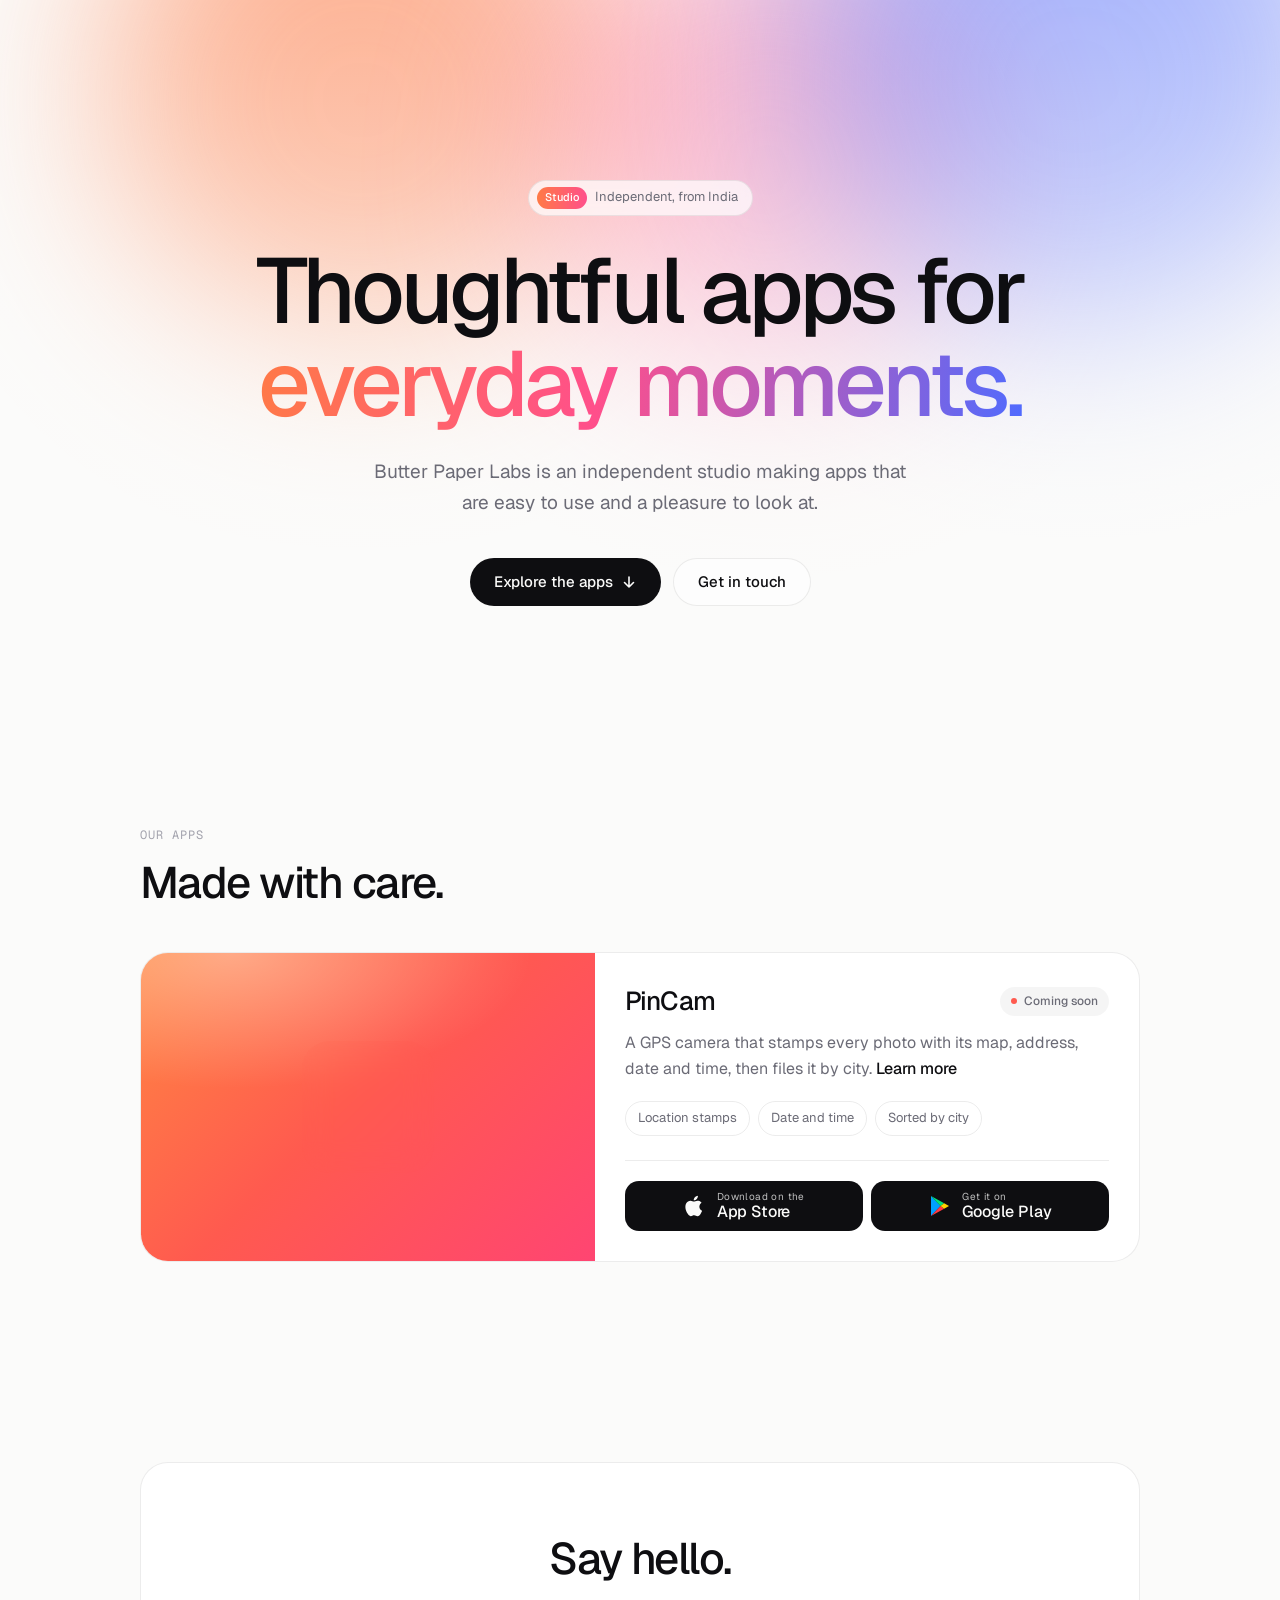
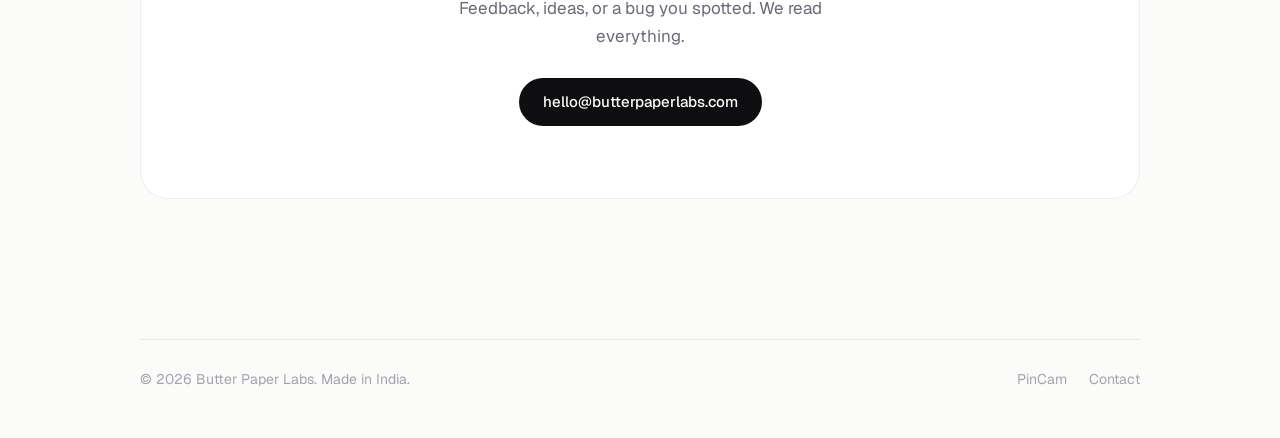
==== index.html @ 0a082207 "Butter Paper Labs website The studio site and PinCam's pages (privacy policy, licences), served by G" ====
<!doctype html>
<html lang="en">
<head>
<meta charset="utf-8">
<meta name="viewport" content="width=device-width, initial-scale=1">
<title>Butter Paper Labs</title>
<meta name="description" content="Butter Paper Labs is an independent studio making thoughtful, well designed apps, including PinCam, a GPS map camera for iPhone and Android.">
<link rel="canonical" href="https://www.butterpaperlabs.com/">
<meta property="og:type" content="website">
<meta property="og:url" content="https://www.butterpaperlabs.com/">
<meta property="og:title" content="Butter Paper Labs">
<meta property="og:image" content="https://www.butterpaperlabs.com/assets/pincam-icon-512.png">
<meta property="og:description" content="Thoughtful apps for everyday moments, from an independent studio.">
<link rel="icon" type="image/svg+xml" href="assets/favicon.svg">
<link rel="preconnect" href="https://fonts.googleapis.com">
<link rel="preconnect" href="https://fonts.gstatic.com" crossorigin>
<link href="https://fonts.googleapis.com/css2?family=Geist:wght@300;400;500;600&family=Geist+Mono:wght@400;500&display=swap" rel="stylesheet">
<style>
  :root {
    --bg: #fbfbfa;
    --surface: #ffffff;
    --text: #0e0e11;
    --muted: #6b6b76;
    --faint: #a3a3ad;
    --line: rgba(14, 14, 17, 0.08);
    --chip: rgba(14, 14, 17, 0.04);

    --brand-a: #ff7a45;
    --brand-b: #ff4f8b;
    --brand-c: #4f6bff;

    --pincam: linear-gradient(135deg, #ff9a3d 0%, #ff5a4f 48%, #ff3d7f 100%);

    --sans: "Geist", ui-sans-serif, system-ui, -apple-system, "Segoe UI", sans-serif;
    --mono: "Geist Mono", ui-monospace, monospace;

    --gutter: clamp(16px, 4vw, 40px);
    --max: 1080px;
    --radius: 28px;
  }

  @media (prefers-color-scheme: dark) {
    :root {
      --bg: #09090b;
      --surface: #121216;
      --text: #f4f4f6;
      --muted: #9a9aa6;
      --faint: #5e5e69;
      --line: rgba(255, 255, 255, 0.08);
      --chip: rgba(255, 255, 255, 0.05);
    }
  }

  * { box-sizing: border-box; margin: 0; padding: 0; }
  html { scroll-behavior: smooth; }

  body {
    background: var(--bg);
    color: var(--text);
    font-family: var(--sans);
    font-size: 17px;
    line-height: 1.6;
    -webkit-font-smoothing: antialiased;
    overflow-x: hidden;
  }

  a { color: inherit; text-decoration: none; }

  .wrap {
    width: 100%;
    max-width: var(--max);
    margin: 0 auto;
    padding: 0 var(--gutter);
  }

  /* ---------- Ambient gradient ---------- */
  .aura {
    position: absolute;
    inset: 0 0 auto 0;
    height: 900px;
    overflow: hidden;
    pointer-events: none;
    z-index: 0;
  }
  .aura span {
    position: absolute;
    border-radius: 50%;
    filter: blur(90px);
    opacity: 0.55;
    animation: drift 18s ease-in-out infinite alternate;
  }
  .aura .a1 { width: 520px; height: 520px; background: var(--brand-a); top: -160px; left: 8%; }
  .aura .a2 { width: 460px; height: 460px; background: var(--brand-b); top: -60px; left: 42%; opacity: .4; animation-delay: -6s; }
  .aura .a3 { width: 560px; height: 560px; background: var(--brand-c); top: -200px; right: -6%; opacity: .45; animation-delay: -12s; }
  .aura::after {
    content: "";
    position: absolute;
    inset: 0;
    background: linear-gradient(to bottom, transparent 0%, var(--bg) 78%);
  }
  @media (prefers-color-scheme: dark) {
    .aura span { opacity: .35; }
    .aura .a2 { opacity: .25; }
  }
  @keyframes drift {
    0%   { transform: translate(0, 0) scale(1); }
    50%  { transform: translate(40px, 30px) scale(1.08); }
    100% { transform: translate(-30px, 10px) scale(.96); }
  }

  /* ---------- Hero ---------- */
  .hero {
    position: relative;
    z-index: 1;
    padding: clamp(96px, 16vw, 180px) 0 clamp(72px, 10vw, 120px);
    text-align: center;
  }
  .pill {
    display: inline-flex;
    align-items: center;
    gap: 8px;
    padding: 6px 14px 6px 8px;
    border-radius: 999px;
    border: 1px solid var(--line);
    background: color-mix(in srgb, var(--surface) 70%, transparent);
    backdrop-filter: blur(8px);
    font-size: 13px;
    color: var(--muted);
    margin-bottom: 28px;
    animation: up .8s cubic-bezier(.2,.8,.2,1) both .1s;
  }
  .pill b {
    font-weight: 500;
    color: #fff;
    font-size: 11px;
    padding: 2px 8px;
    border-radius: 999px;
    background: linear-gradient(90deg, var(--brand-a), var(--brand-b));
  }
  h1 {
    font-size: clamp(44px, 8vw, 92px);
    font-weight: 500;
    line-height: 1.02;
    letter-spacing: -0.045em;
    max-width: 900px;
    margin: 0 auto;
    animation: up .9s cubic-bezier(.2,.8,.2,1) both .2s;
  }
  .grad {
    background: linear-gradient(100deg, var(--brand-a) 0%, var(--brand-b) 45%, var(--brand-c) 100%);
    -webkit-background-clip: text;
    background-clip: text;
    color: transparent;
  }
  .lede {
    max-width: 540px;
    margin: 26px auto 0;
    font-size: clamp(17px, 2vw, 19px);
    color: var(--muted);
    animation: up .9s cubic-bezier(.2,.8,.2,1) both .35s;
  }
  .cta {
    display: flex;
    justify-content: center;
    flex-wrap: wrap;
    gap: 12px;
    margin-top: 40px;
    animation: up .9s cubic-bezier(.2,.8,.2,1) both .5s;
  }
  .btn {
    display: inline-flex;
    align-items: center;
    gap: 8px;
    height: 48px;
    padding: 0 24px;
    border-radius: 999px;
    font-size: 15px;
    font-weight: 500;
    transition: transform .2s, box-shadow .2s, background .2s;
  }
  .btn.primary {
    background: var(--text);
    color: var(--bg);
  }
  .btn.primary:hover {
    transform: translateY(-1px);
    box-shadow: 0 10px 30px -10px rgba(255, 90, 79, .55), 0 10px 30px -14px rgba(79, 107, 255, .55);
  }
  .btn.secondary {
    border: 1px solid var(--line);
    background: color-mix(in srgb, var(--surface) 60%, transparent);
  }
  .btn.secondary:hover { background: var(--chip); }
  .btn svg { transition: transform .2s; }
  .btn:hover svg { transform: translateY(2px); }

  @keyframes up { from { opacity: 0; transform: translateY(16px); } }

  /* ---------- Section ---------- */
  .section { position: relative; z-index: 1; padding: clamp(56px, 8vw, 100px) 0; }
  .label {
    font-family: var(--mono);
    font-size: 12px;
    letter-spacing: 0.08em;
    text-transform: uppercase;
    color: var(--faint);
    margin-bottom: 14px;
  }
  h2 {
    font-size: clamp(30px, 4vw, 44px);
    font-weight: 500;
    letter-spacing: -0.035em;
    line-height: 1.1;
  }
  .section-head { margin-bottom: 44px; }

  /* ---------- App cards ---------- */
  .apps {
    display: grid;
    grid-template-columns: minmax(0, 1fr);
    gap: 20px;
  }
  .card {
    position: relative;
    border-radius: var(--radius);
    background: var(--surface);
    border: 1px solid var(--line);
    overflow: hidden;
    transition: transform .5s cubic-bezier(.2,.8,.2,1), box-shadow .5s;
  }
  .card:hover {
    transform: translateY(-4px);
    box-shadow: 0 30px 60px -30px rgba(14, 14, 17, .25);
  }
  .card.pincam { display: grid; grid-template-columns: minmax(0, 5fr) minmax(0, 6fr); }
  .card-visual {
    position: relative;
    min-height: 260px;
    display: grid;
    place-items: center;
    overflow: hidden;
  }
  .card-visual::before {
    content: "";
    position: absolute;
    inset: -20%;
    background: var(--g);
    transition: transform 1.2s cubic-bezier(.2,.8,.2,1);
  }
  .card:hover .card-visual::before { transform: scale(1.12) rotate(6deg); }
  .card-visual::after {
    /* soft light sheen */
    content: "";
    position: absolute;
    inset: 0;
    background: radial-gradient(120% 80% at 20% 0%, rgba(255,255,255,.35), transparent 55%);
  }
  .pincam .card-visual { --g: var(--pincam); }

  .icon {
    position: relative;
    z-index: 1;
    width: 132px;
    height: 132px;
    border-radius: 28px;
    display: grid;
    place-items: center;
    background: rgba(255, 255, 255, .16);
    border: 1px solid rgba(255, 255, 255, .35);
    backdrop-filter: blur(14px);
    -webkit-backdrop-filter: blur(14px);
    box-shadow: 0 20px 40px -18px rgba(0, 0, 0, .35), inset 0 1px 0 rgba(255,255,255,.4);
    transition: transform .6s cubic-bezier(.2,.8,.2,1);
  }
  .card:hover .icon { transform: translateY(-6px) scale(1.03); }
  .icon img { width: 100%; height: 100%; border-radius: 28px; display: block; }

  .card-body { padding: 28px 30px 30px; }
  .card-top {
    display: flex;
    align-items: center;
    justify-content: space-between;
    gap: 12px;
    margin-bottom: 8px;
  }
  .card h3 {
    font-size: 26px;
    font-weight: 500;
    letter-spacing: -0.03em;
  }
  .status {
    display: inline-flex;
    align-items: center;
    gap: 7px;
    font-size: 12px;
    font-weight: 500;
    padding: 5px 11px;
    border-radius: 999px;
    background: var(--chip);
    color: var(--muted);
    white-space: nowrap;
  }
  .status i {
    width: 6px;
    height: 6px;
    border-radius: 50%;
    background: var(--faint);
  }
  .status.live i {
    background: #ff5a4f;
    animation: pulse 2.2s infinite;
  }
  @keyframes pulse {
    0%   { box-shadow: 0 0 0 0 rgba(255, 90, 79, .5); }
    70%  { box-shadow: 0 0 0 7px rgba(255, 90, 79, 0); }
    100% { box-shadow: 0 0 0 0 rgba(255, 90, 79, 0); }
  }
  .card p { color: var(--muted); font-size: 16px; }
  .card h3 a:hover, .card .more:hover { text-decoration: underline; }
  .card .more { color: var(--text); font-weight: 500; white-space: nowrap; }
  .chips {
    display: flex;
    flex-wrap: wrap;
    gap: 8px;
    list-style: none;
    margin-top: 20px;
  }
  .chips li {
    font-size: 13px;
    padding: 6px 12px;
    border-radius: 999px;
    border: 1px solid var(--line);
    color: var(--muted);
  }
  .stores {
    display: flex;
    flex-wrap: wrap;
    gap: 8px;
    margin-top: 24px;
    padding-top: 20px;
    border-top: 1px solid var(--line);
  }
  .store {
    flex: 1 1 0;
    display: flex;
    align-items: center;
    justify-content: center;
    gap: 10px;
    padding: 10px 16px;
    border-radius: 14px;
    background: var(--text);
    color: var(--bg);
    line-height: 1.15;
    text-align: left;
    transition: transform .2s, box-shadow .2s;
  }
  .store:hover { transform: translateY(-1px); box-shadow: 0 10px 30px -12px rgba(255, 90, 79, .6); }
  .store svg { width: 24px; height: 24px; flex: none; }
  .store small { display: block; font-size: 10px; letter-spacing: .04em; opacity: .75; }
  .store span { white-space: nowrap; }
  @media (max-width: 520px) { .store { padding: 10px 10px; gap: 8px; } .store strong { font-size: 15px; } }
  .store strong { display: block; font-size: 16px; font-weight: 500; letter-spacing: -0.01em; }

  /* ---------- Contact band ---------- */
  .band {
    position: relative;
    overflow: hidden;
    border-radius: var(--radius);
    padding: clamp(40px, 7vw, 72px) clamp(24px, 6vw, 64px);
    text-align: center;
    background: var(--surface);
    border: 1px solid var(--line);
  }
  .band p {
    margin: 12px auto 28px;
    max-width: 440px;
    color: var(--muted);
  }
  .band .btn {
    background: var(--text);
    color: var(--bg);
  }
  .band .btn:hover { transform: translateY(-1px); box-shadow: 0 10px 30px -14px rgba(14, 14, 17, .4); }

  /* ---------- Footer ---------- */
  footer {
    position: relative;
    z-index: 1;
    padding: 40px 0 48px;
  }
  .foot {
    display: flex;
    align-items: center;
    justify-content: space-between;
    gap: 16px;
    flex-wrap: wrap;
    padding-top: 28px;
    border-top: 1px solid var(--line);
    font-size: 14px;
    color: var(--faint);
  }
  .foot-links { display: flex; gap: 22px; }
  .foot-links a:hover { color: var(--text); }

  /* ---------- Reveal ---------- */
  .reveal {
    opacity: 0;
    translate: 0 20px;
    transition: opacity .9s ease, translate .9s cubic-bezier(.2,.8,.2,1);
  }
  .reveal.in { opacity: 1; translate: 0 0; }
  .card.reveal {
    transition: opacity .9s ease, translate .9s cubic-bezier(.2,.8,.2,1),
                transform .5s cubic-bezier(.2,.8,.2,1), box-shadow .5s;
  }

  /* ---------- Responsive ---------- */
  @media (max-width: 820px) {
    .card.pincam { grid-template-columns: 1fr; }
    .card-visual { min-height: 220px; }
  }
  @media (max-width: 520px) {
    body { font-size: 16px; }
    .card-body { padding: 24px; }
    .aura span { filter: blur(70px); }
    .aura .a1 { width: 320px; height: 320px; }
    .aura .a2 { width: 280px; height: 280px; left: 30%; }
    .aura .a3 { width: 340px; height: 340px; }
  }

  @media (prefers-reduced-motion: reduce) {
    *, *::before, *::after { animation: none !important; transition: none !important; }
    .reveal { opacity: 1; translate: 0 0; }
  }
</style>
</head>
<body>

<div class="aura" aria-hidden="true">
  <span class="a1"></span><span class="a2"></span><span class="a3"></span>
</div>

<main id="top">

  <section class="hero">
    <div class="wrap">
      <span class="pill"><b>Studio</b> Independent, from India</span>
      <h1>Thoughtful apps for <span class="grad">everyday moments.</span></h1>
      <p class="lede">Butter Paper Labs is an independent studio making apps that are easy to use and a pleasure to look at.</p>
      <div class="cta">
        <a class="btn primary" href="#apps">
          Explore the apps
          <svg width="16" height="16" viewBox="0 0 16 16" fill="none" aria-hidden="true"><path d="M8 3v10M3.5 8.5 8 13l4.5-4.5" stroke="currentColor" stroke-width="1.6" stroke-linecap="round" stroke-linejoin="round"/></svg>
        </a>
        <a class="btn secondary" href="#contact">Get in touch</a>
      </div>
    </div>
  </section>

  <section class="section" id="apps">
    <div class="wrap">
      <div class="section-head reveal">
        <p class="label">Our apps</p>
        <h2>Made with care.</h2>
      </div>

      <div class="apps">

        <!-- ===== PinCam ===== -->
        <article class="card pincam reveal" aria-labelledby="pincam-title">
          <div class="card-visual">
            <div class="icon">
              <img src="assets/pincam-logo.svg" alt="PinCam logo" width="132" height="132">
            </div>
          </div>
          <div class="card-body">
            <div class="card-top">
              <h3 id="pincam-title"><a href="pincam/">PinCam</a></h3>
              <span class="status live"><i></i>Coming soon</span>
            </div>
            <p>A GPS camera that stamps every photo with its map, address, date and time, then files it by city. <a class="more" href="pincam/">Learn more</a></p>
            <ul class="chips">
              <li>Location stamps</li>
              <li>Date and time</li>
              <li>Sorted by city</li>
            </ul>
            <div class="stores">
              <!-- TODO: replace both hrefs with the live store URLs once PinCam is published. -->
              <a class="store" href="https://apps.apple.com/app/pincam" aria-label="Download PinCam on the App Store">
                <svg viewBox="0 0 24 24" fill="currentColor" aria-hidden="true"><path d="M16.37 12.6c-.03-2.6 2.13-3.85 2.22-3.91-1.21-1.77-3.09-2.01-3.76-2.04-1.6-.16-3.12.94-3.93.94-.81 0-2.06-.92-3.39-.89-1.74.03-3.35 1.01-4.25 2.57-1.81 3.14-.46 7.79 1.3 10.34.86 1.25 1.89 2.65 3.24 2.6 1.3-.05 1.79-.84 3.36-.84 1.57 0 2.01.84 3.38.82 1.4-.02 2.28-1.27 3.13-2.52.99-1.45 1.4-2.85 1.42-2.92-.03-.01-2.72-1.04-2.75-4.15zM13.8 4.9c.71-.87 1.2-2.07 1.07-3.27-1.03.04-2.28.69-3.02 1.55-.66.77-1.24 2-1.09 3.18 1.15.09 2.32-.58 3.04-1.46z"/></svg>
                <span><small>Download on the</small><strong>App Store</strong></span>
              </a>
              <a class="store" href="https://play.google.com/store/apps/details?id=com.butterpaperlabs.pincam" aria-label="Get PinCam on Google Play">
                <svg viewBox="0 0 24 24" aria-hidden="true"><path fill="#00A0FF" d="M3 2 12.5 12 3 22z"/><path fill="#00E27A" d="M3 2 16.2 9.33 12.5 12z"/><path fill="#FF3A44" d="M3 22 16.2 14.67 12.5 12z"/><path fill="#FFD400" d="M12.5 12 16.2 9.33 21 12 16.2 14.67z"/></svg>
                <span><small>Get it on</small><strong>Google Play</strong></span>
              </a>
            </div>
          </div>
        </article>

      </div>
    </div>
  </section>

  <section class="section" id="contact">
    <div class="wrap">
      <div class="band reveal">
        <h2>Say hello.</h2>
        <p>Feedback, ideas, or a bug you spotted. We read everything.</p>
        <a class="btn" href="mailto:hello@butterpaperlabs.com">hello@butterpaperlabs.com</a>
      </div>
    </div>
  </section>

</main>

<footer>
  <div class="wrap">
    <div class="foot">
      <span>© <span id="year">2026</span> Butter Paper Labs. Made in India.</span>
      <div class="foot-links">
        <a href="pincam/">PinCam</a>
        <a href="mailto:hello@butterpaperlabs.com">Contact</a>
      </div>
    </div>
  </div>
</footer>

<script>
  document.getElementById('year').textContent = new Date().getFullYear();

  const items = document.querySelectorAll('.reveal');
  if ('IntersectionObserver' in window) {
    const io = new IntersectionObserver((entries) => {
      entries.forEach((e, i) => {
        if (e.isIntersecting) {
          e.target.style.transitionDelay = (i * 80) + 'ms';
          e.target.classList.add('in');
          io.unobserve(e.target);
        }
      });
    }, { threshold: 0.12 });
    items.forEach(el => io.observe(el));
  } else {
    items.forEach(el => el.classList.add('in'));
  }
</script>
</body>
</html>
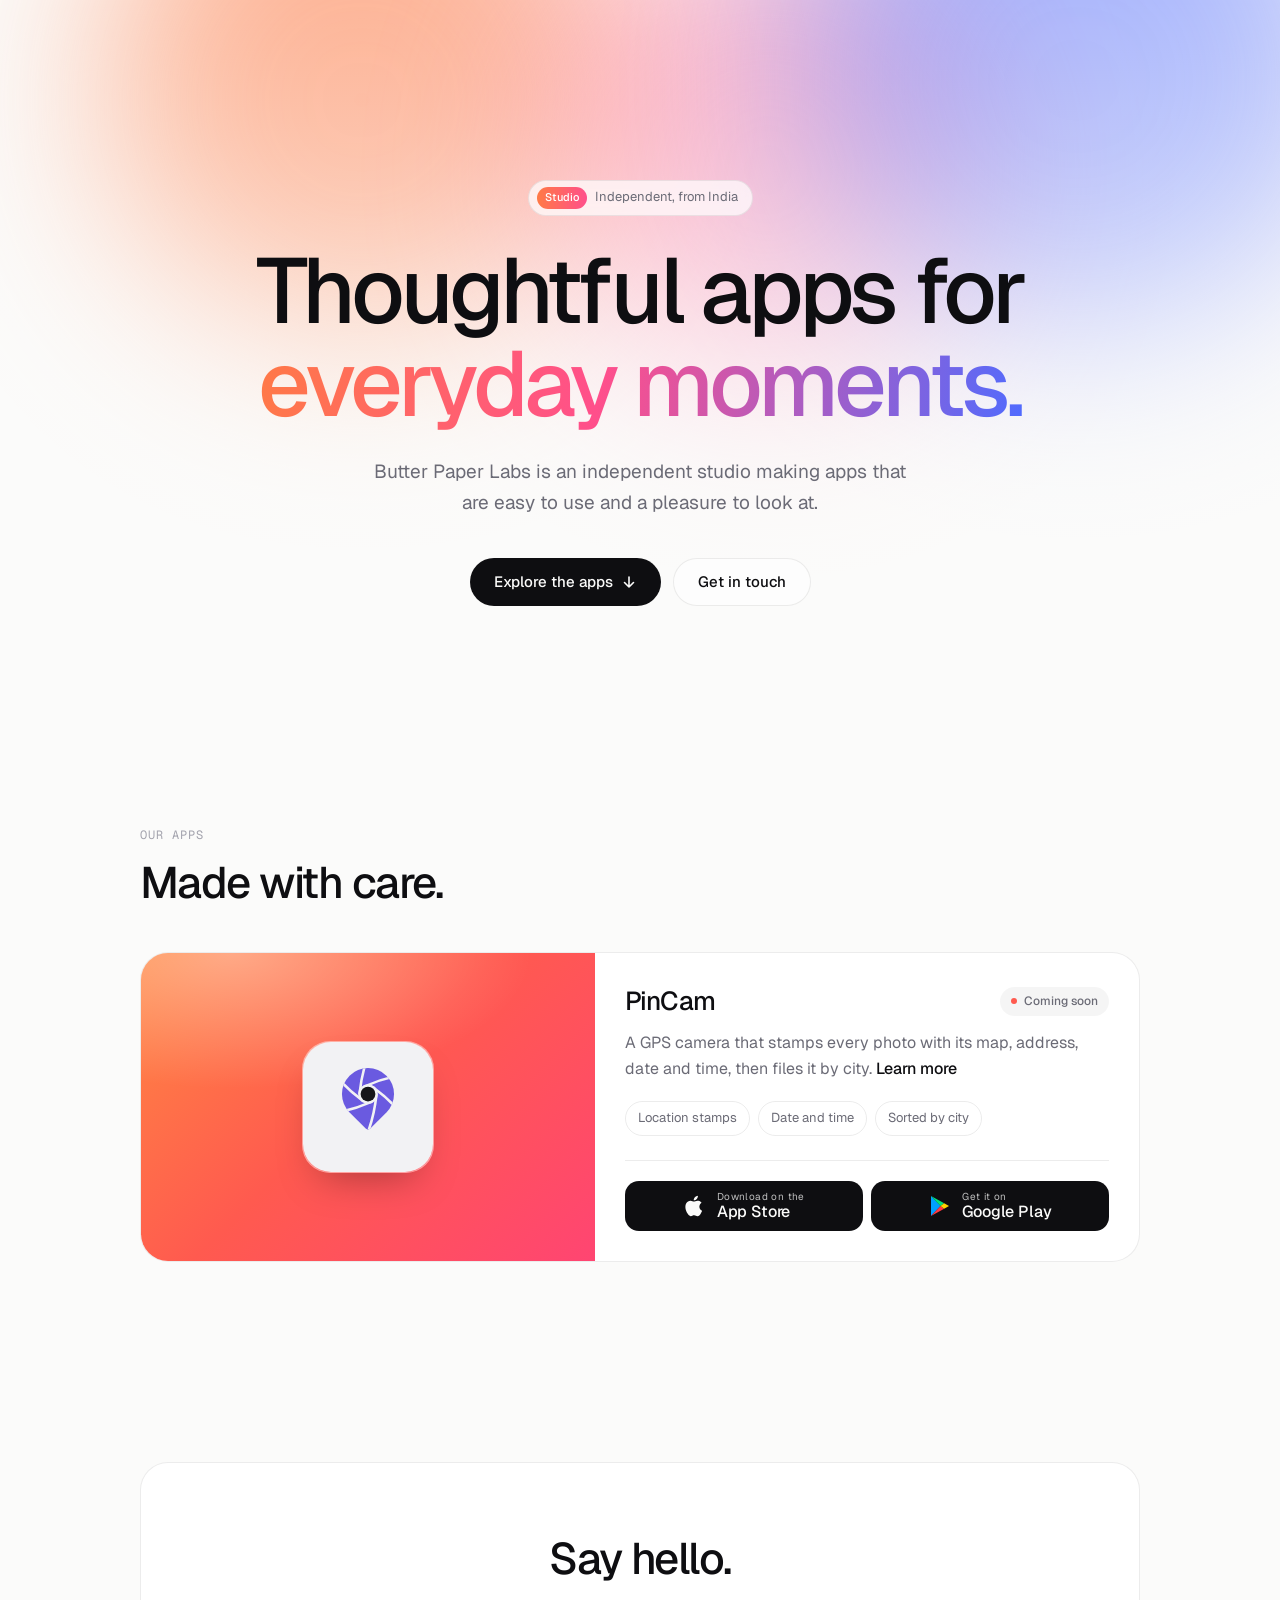
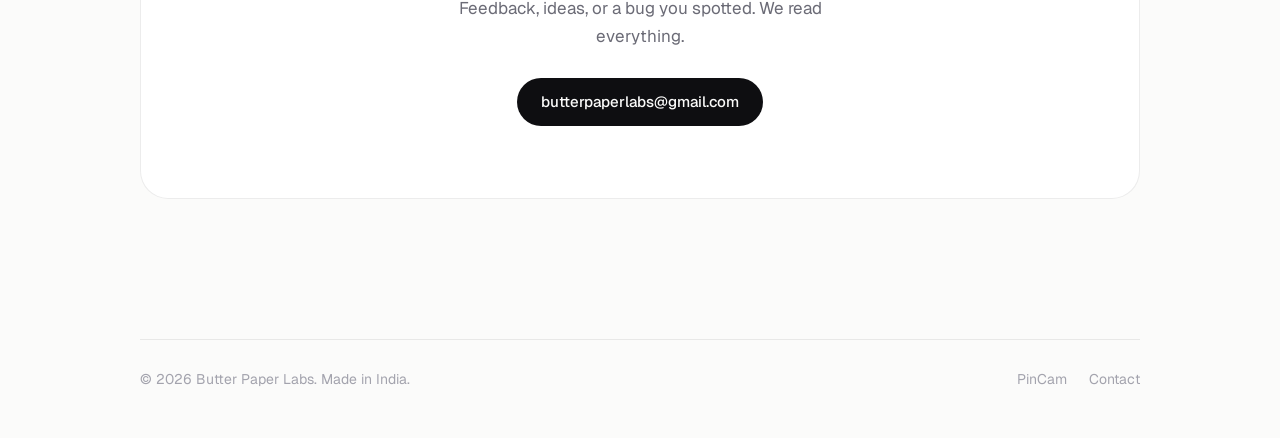
==== commit 0583afb4: "Contact email: butterpaperlabs@gmail.com Co-Authored-By: Claude Opus 5.5 <noreply@anthropic.com>" ====
--- a/index.html
+++ b/index.html
@@ -507,7 +507,7 @@
       <div class="band reveal">
         <h2>Say hello.</h2>
         <p>Feedback, ideas, or a bug you spotted. We read everything.</p>
-        <a class="btn" href="mailto:hello@butterpaperlabs.com">hello@butterpaperlabs.com</a>
+        <a class="btn" href="mailto:butterpaperlabs@gmail.com">butterpaperlabs@gmail.com</a>
       </div>
     </div>
   </section>
@@ -520,7 +520,7 @@
       <span>© <span id="year">2026</span> Butter Paper Labs. Made in India.</span>
       <div class="foot-links">
         <a href="pincam/">PinCam</a>
-        <a href="mailto:hello@butterpaperlabs.com">Contact</a>
+        <a href="mailto:butterpaperlabs@gmail.com">Contact</a>
       </div>
     </div>
   </div>
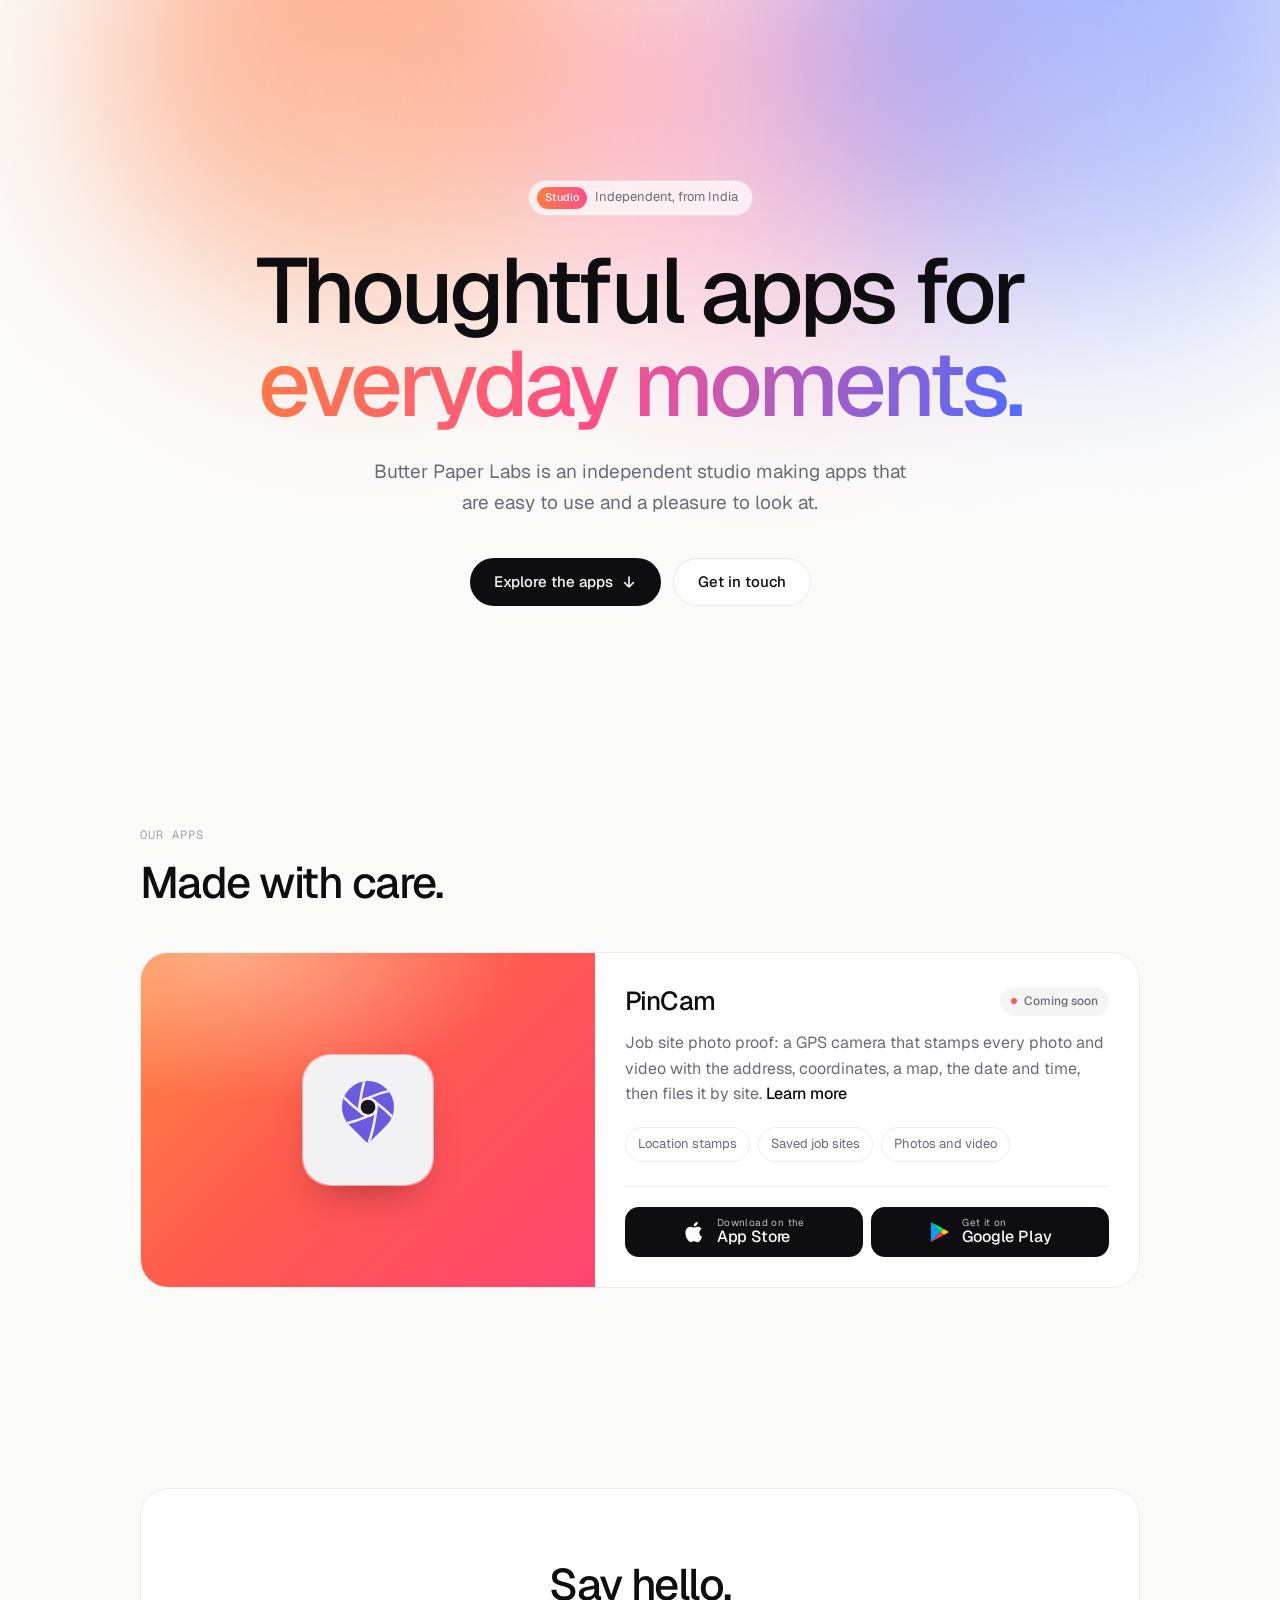
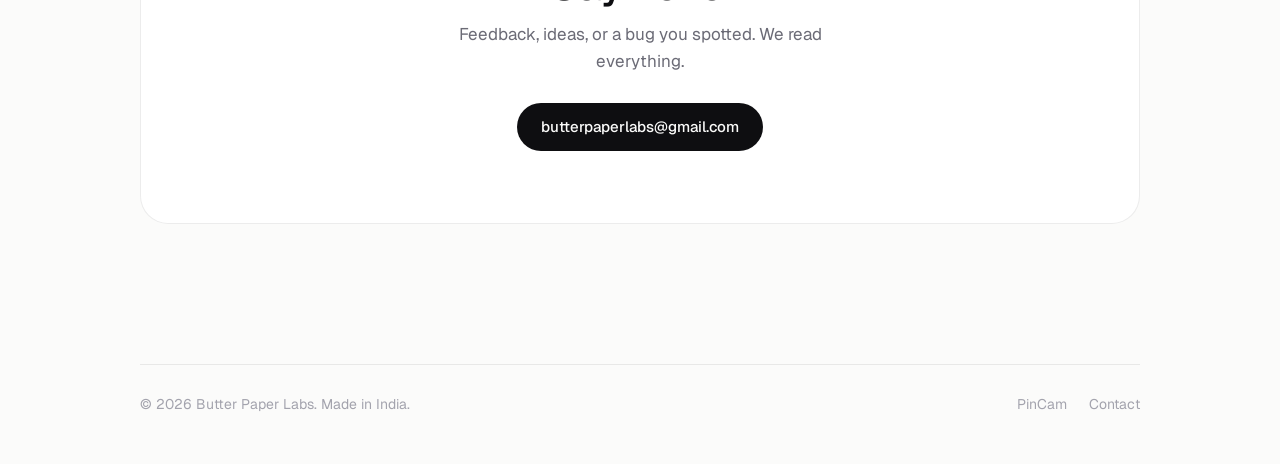
==== commit 94b9ba0c: "PinCam page: the 1.0 app, screenshots and preview; app-ads.txt The store name and subtitle, field wo" ====
--- a/index.html
+++ b/index.html
@@ -4,7 +4,7 @@
 <meta charset="utf-8">
 <meta name="viewport" content="width=device-width, initial-scale=1">
 <title>Butter Paper Labs</title>
-<meta name="description" content="Butter Paper Labs is an independent studio making thoughtful, well designed apps, including PinCam, a GPS map camera for iPhone and Android.">
+<meta name="description" content="Butter Paper Labs is an independent studio making thoughtful, well designed apps, including PinCam, a GPS camera for job site photo proof.">
 <link rel="canonical" href="https://www.butterpaperlabs.com/">
 <meta property="og:type" content="website">
 <meta property="og:url" content="https://www.butterpaperlabs.com/">
@@ -478,11 +478,11 @@
               <h3 id="pincam-title"><a href="pincam/">PinCam</a></h3>
               <span class="status live"><i></i>Coming soon</span>
             </div>
-            <p>A GPS camera that stamps every photo with its map, address, date and time, then files it by city. <a class="more" href="pincam/">Learn more</a></p>
+            <p>Job site photo proof: a GPS camera that stamps every photo and video with the address, coordinates, a map, the date and time, then files it by site. <a class="more" href="pincam/">Learn more</a></p>
             <ul class="chips">
               <li>Location stamps</li>
-              <li>Date and time</li>
-              <li>Sorted by city</li>
+              <li>Saved job sites</li>
+              <li>Photos and video</li>
             </ul>
             <div class="stores">
               <!-- TODO: replace both hrefs with the live store URLs once PinCam is published. -->
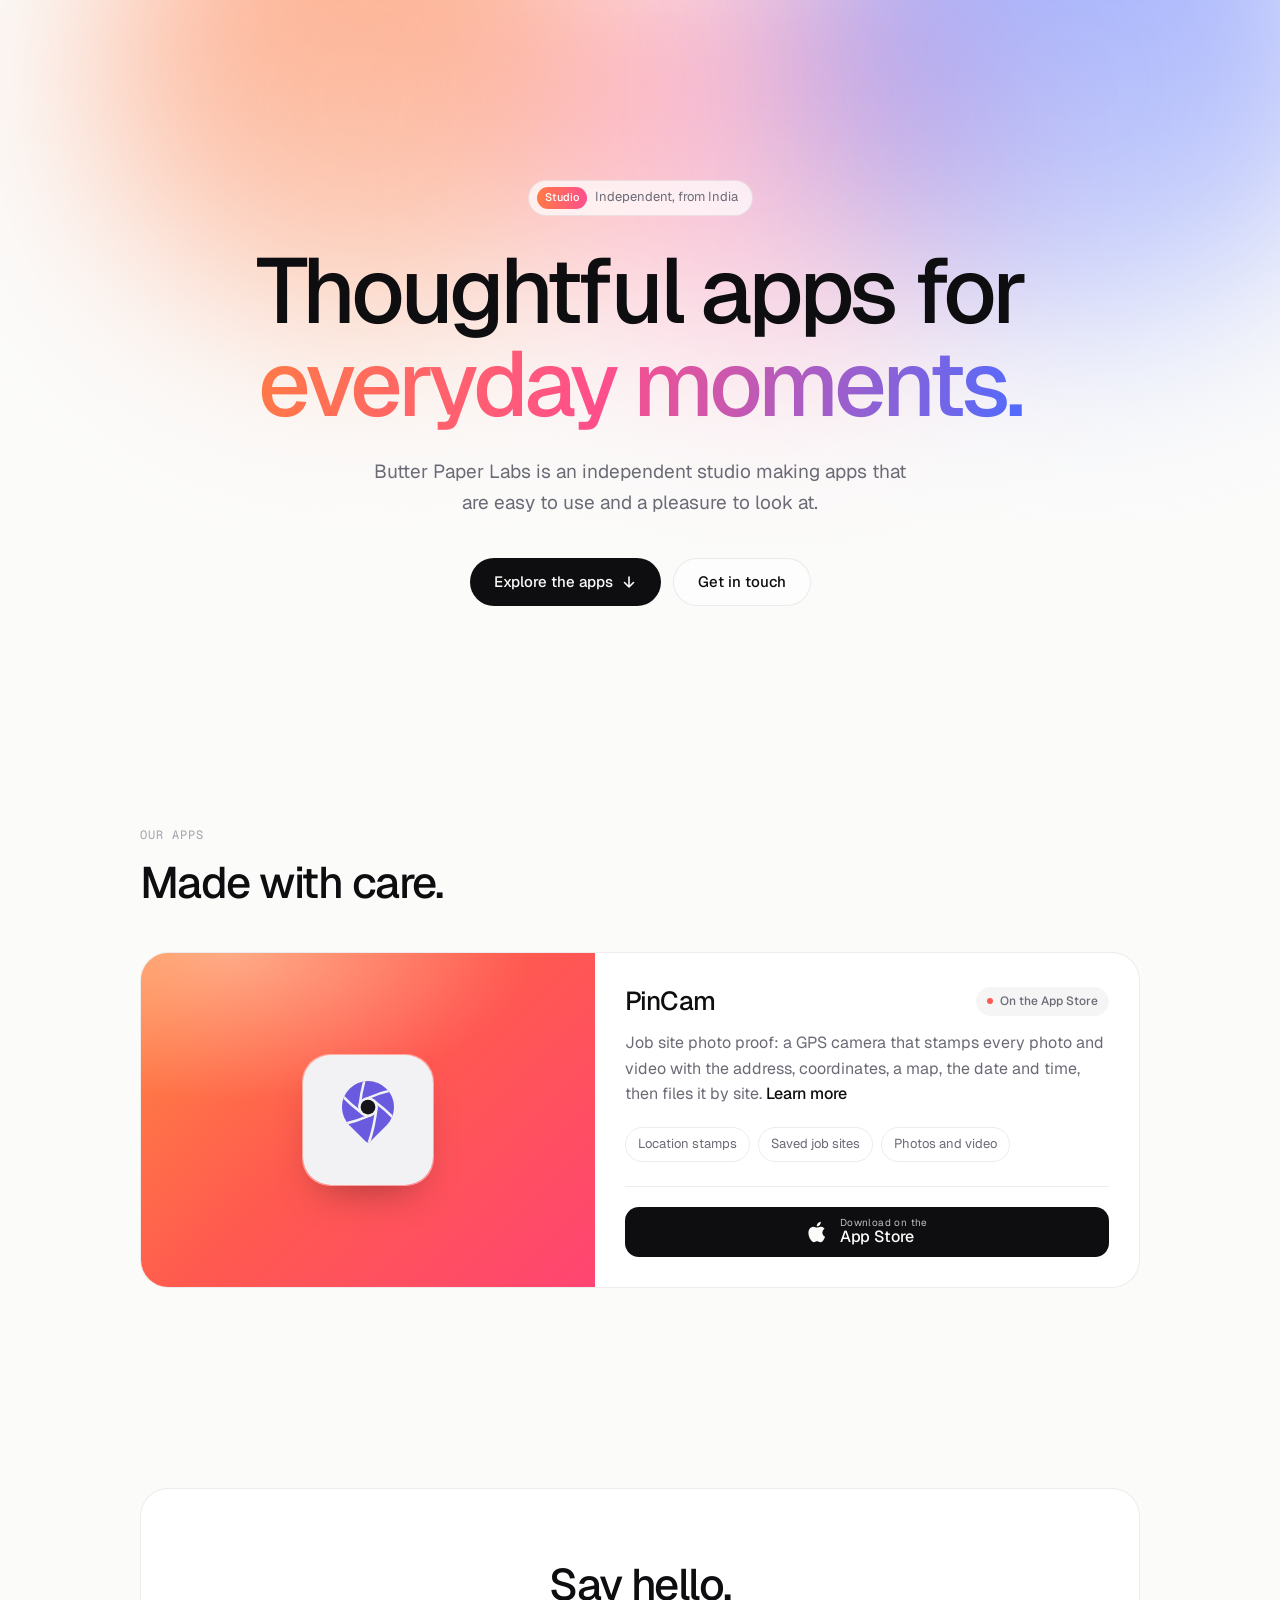
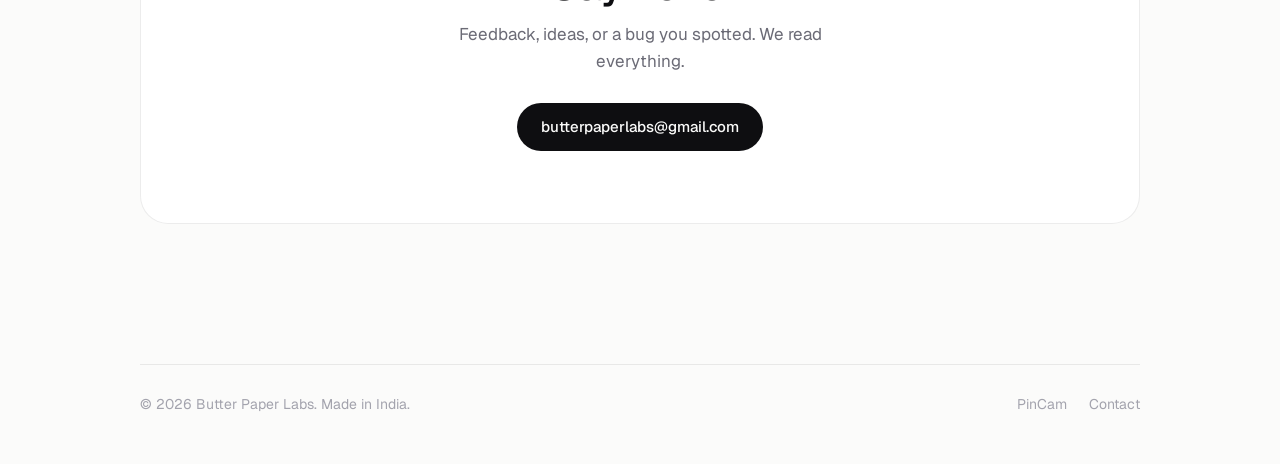
==== commit 6938e428: "PinCam is on the App Store: real link, launch copy, search metadata Store buttons go to the live lis" ====
--- a/index.html
+++ b/index.html
@@ -3,15 +3,42 @@
 <head>
 <meta charset="utf-8">
 <meta name="viewport" content="width=device-width, initial-scale=1">
-<title>Butter Paper Labs</title>
+<title>Butter Paper Labs: Independent App Studio, Makers of PinCam</title>
 <meta name="description" content="Butter Paper Labs is an independent studio making thoughtful, well designed apps, including PinCam, a GPS camera for job site photo proof.">
 <link rel="canonical" href="https://www.butterpaperlabs.com/">
+<meta name="robots" content="index, follow, max-image-preview:large">
 <meta property="og:type" content="website">
+<meta property="og:site_name" content="Butter Paper Labs">
 <meta property="og:url" content="https://www.butterpaperlabs.com/">
 <meta property="og:title" content="Butter Paper Labs">
 <meta property="og:image" content="https://www.butterpaperlabs.com/assets/pincam-icon-512.png">
 <meta property="og:description" content="Thoughtful apps for everyday moments, from an independent studio.">
 <link rel="icon" type="image/svg+xml" href="assets/favicon.svg">
+<script type="application/ld+json">
+{
+  "@context": "https://schema.org",
+  "@graph": [
+    {
+      "@type": "Organization",
+      "@id": "https://www.butterpaperlabs.com/#org",
+      "name": "Butter Paper Labs",
+      "url": "https://www.butterpaperlabs.com/",
+      "logo": "https://www.butterpaperlabs.com/assets/favicon.svg",
+      "email": "butterpaperlabs@gmail.com"
+    },
+    {
+      "@type": "WebSite",
+      "@id": "https://www.butterpaperlabs.com/#website",
+      "name": "Butter Paper Labs",
+      "url": "https://www.butterpaperlabs.com/",
+      "publisher": {
+        "@id": "https://www.butterpaperlabs.com/#org"
+      },
+      "inLanguage": "en"
+    }
+  ]
+}
+</script>
 <link rel="preconnect" href="https://fonts.googleapis.com">
 <link rel="preconnect" href="https://fonts.gstatic.com" crossorigin>
 <link href="https://fonts.googleapis.com/css2?family=Geist:wght@300;400;500;600&family=Geist+Mono:wght@400;500&display=swap" rel="stylesheet">
@@ -468,15 +495,15 @@
 
         <!-- ===== PinCam ===== -->
         <article class="card pincam reveal" aria-labelledby="pincam-title">
-          <div class="card-visual">
+          <a class="card-visual" href="pincam/" aria-label="PinCam: see the app">
             <div class="icon">
-              <img src="assets/pincam-logo.svg" alt="PinCam logo" width="132" height="132">
+              <img src="assets/pincam-logo.svg" alt="" width="132" height="132">
             </div>
-          </div>
+          </a>
           <div class="card-body">
             <div class="card-top">
               <h3 id="pincam-title"><a href="pincam/">PinCam</a></h3>
-              <span class="status live"><i></i>Coming soon</span>
+              <span class="status live"><i></i>On the App Store</span>
             </div>
             <p>Job site photo proof: a GPS camera that stamps every photo and video with the address, coordinates, a map, the date and time, then files it by site. <a class="more" href="pincam/">Learn more</a></p>
             <ul class="chips">
@@ -485,14 +512,9 @@
               <li>Photos and video</li>
             </ul>
             <div class="stores">
-              <!-- TODO: replace both hrefs with the live store URLs once PinCam is published. -->
-              <a class="store" href="https://apps.apple.com/app/pincam" aria-label="Download PinCam on the App Store">
+              <a class="store" href="https://apps.apple.com/app/id6824269525" aria-label="Download PinCam on the App Store">
                 <svg viewBox="0 0 24 24" fill="currentColor" aria-hidden="true"><path d="M16.37 12.6c-.03-2.6 2.13-3.85 2.22-3.91-1.21-1.77-3.09-2.01-3.76-2.04-1.6-.16-3.12.94-3.93.94-.81 0-2.06-.92-3.39-.89-1.74.03-3.35 1.01-4.25 2.57-1.81 3.14-.46 7.79 1.3 10.34.86 1.25 1.89 2.65 3.24 2.6 1.3-.05 1.79-.84 3.36-.84 1.57 0 2.01.84 3.38.82 1.4-.02 2.28-1.27 3.13-2.52.99-1.45 1.4-2.85 1.42-2.92-.03-.01-2.72-1.04-2.75-4.15zM13.8 4.9c.71-.87 1.2-2.07 1.07-3.27-1.03.04-2.28.69-3.02 1.55-.66.77-1.24 2-1.09 3.18 1.15.09 2.32-.58 3.04-1.46z"/></svg>
                 <span><small>Download on the</small><strong>App Store</strong></span>
-              </a>
-              <a class="store" href="https://play.google.com/store/apps/details?id=com.butterpaperlabs.pincam" aria-label="Get PinCam on Google Play">
-                <svg viewBox="0 0 24 24" aria-hidden="true"><path fill="#00A0FF" d="M3 2 12.5 12 3 22z"/><path fill="#00E27A" d="M3 2 16.2 9.33 12.5 12z"/><path fill="#FF3A44" d="M3 22 16.2 14.67 12.5 12z"/><path fill="#FFD400" d="M12.5 12 16.2 9.33 21 12 16.2 14.67z"/></svg>
-                <span><small>Get it on</small><strong>Google Play</strong></span>
               </a>
             </div>
           </div>
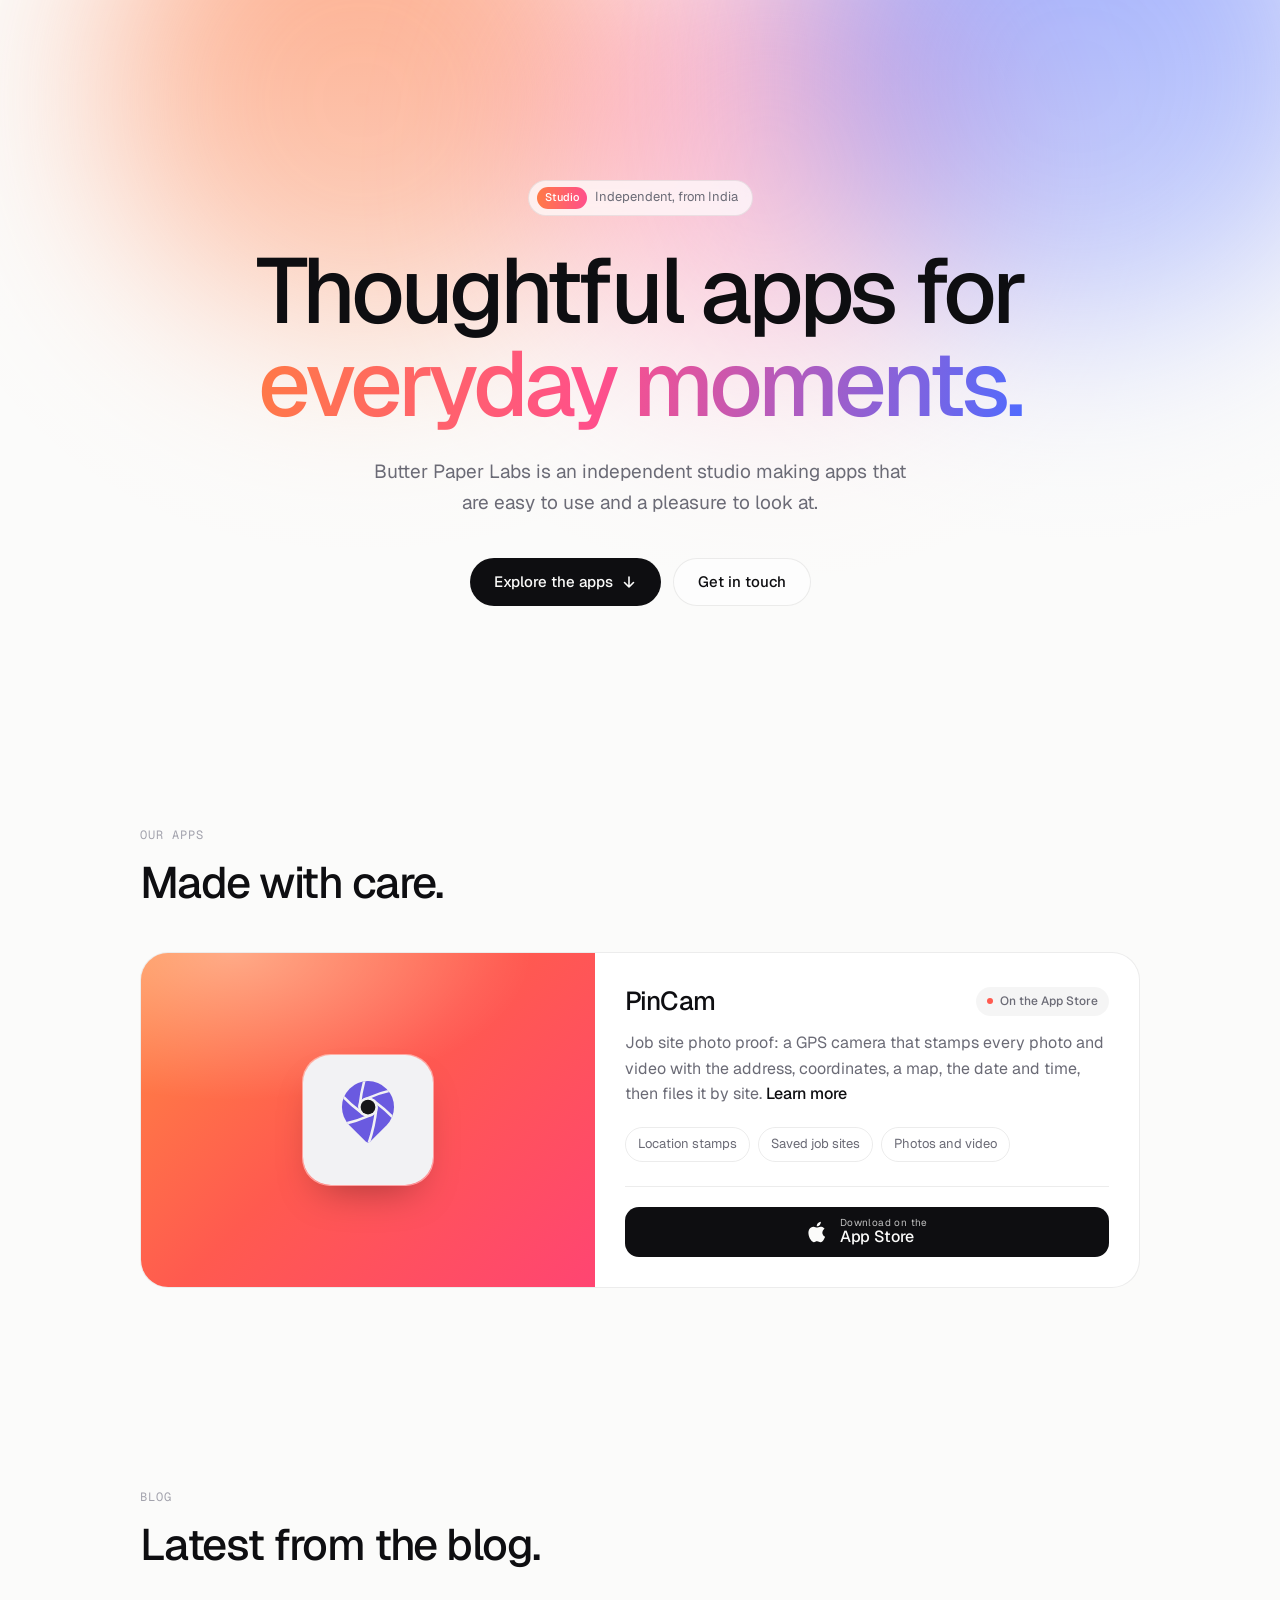
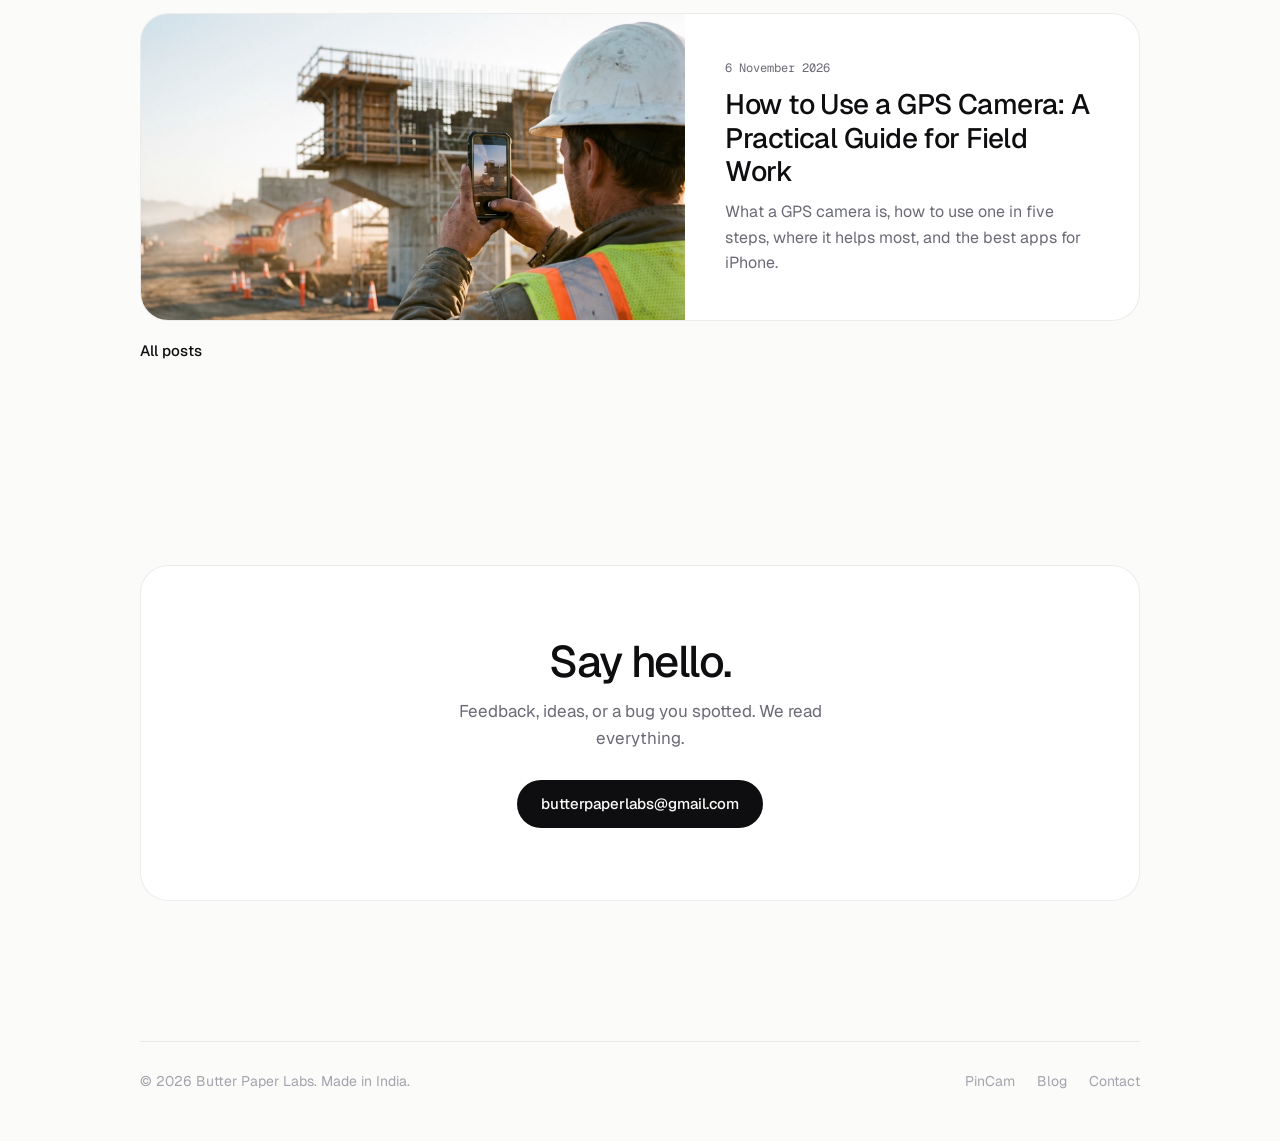
==== commit b6555e91: "Blog: first post on how to use a GPS camera Adds /blog/ with shared styles, the first post with its " ====
--- a/index.html
+++ b/index.html
@@ -409,6 +409,17 @@
   }
   .band .btn:hover { transform: translateY(-1px); box-shadow: 0 10px 30px -14px rgba(14, 14, 17, .4); }
 
+  /* ---------- Blog ---------- */
+  .blog-card { display: grid; grid-template-columns: minmax(0, 6fr) minmax(0, 5fr); }
+  .blog-card img { display: block; width: 100%; height: 100%; aspect-ratio: 16 / 9; object-fit: cover; }
+  .blog-card .blog-body { padding: clamp(24px, 4vw, 40px); align-self: center; }
+  .blog-card time { display: block; margin-bottom: 10px; font-family: var(--mono); font-size: 12px; color: var(--muted); }
+  .blog-card h3 { font-size: clamp(22px, 2.6vw, 28px); font-weight: 500; line-height: 1.2; letter-spacing: -0.02em; }
+  .blog-card p { margin-top: 10px; font-size: 16px; color: var(--muted); }
+  .blog-all { display: inline-block; margin-top: 18px; font-size: 15px; font-weight: 500; }
+  .blog-all:hover { text-decoration: underline; }
+  @media (max-width: 760px) { .blog-card { grid-template-columns: 1fr; } }
+
   /* ---------- Footer ---------- */
   footer {
     position: relative;
@@ -524,6 +535,24 @@
     </div>
   </section>
 
+  <section class="section" id="blog">
+    <div class="wrap">
+      <div class="section-head reveal">
+        <p class="label">Blog</p>
+        <h2>Latest from the blog.</h2>
+      </div>
+      <a class="card blog-card reveal" href="blog/how-to-use-a-gps-camera/">
+        <img src="assets/blog/how-to-use-a-gps-camera/hero.jpg" alt="A field inspector photographing a bridge pier under construction with a phone" width="1600" height="900" loading="lazy">
+        <div class="blog-body">
+          <time datetime="2026-11-06">6 November 2026</time>
+          <h3>How to Use a GPS Camera: A Practical Guide for Field Work</h3>
+          <p>What a GPS camera is, how to use one in five steps, where it helps most, and the best apps for iPhone.</p>
+        </div>
+      </a>
+      <a class="blog-all reveal" href="blog/">All posts</a>
+    </div>
+  </section>
+
   <section class="section" id="contact">
     <div class="wrap">
       <div class="band reveal">
@@ -542,6 +571,7 @@
       <span>© <span id="year">2026</span> Butter Paper Labs. Made in India.</span>
       <div class="foot-links">
         <a href="pincam/">PinCam</a>
+        <a href="blog/">Blog</a>
         <a href="mailto:butterpaperlabs@gmail.com">Contact</a>
       </div>
     </div>
